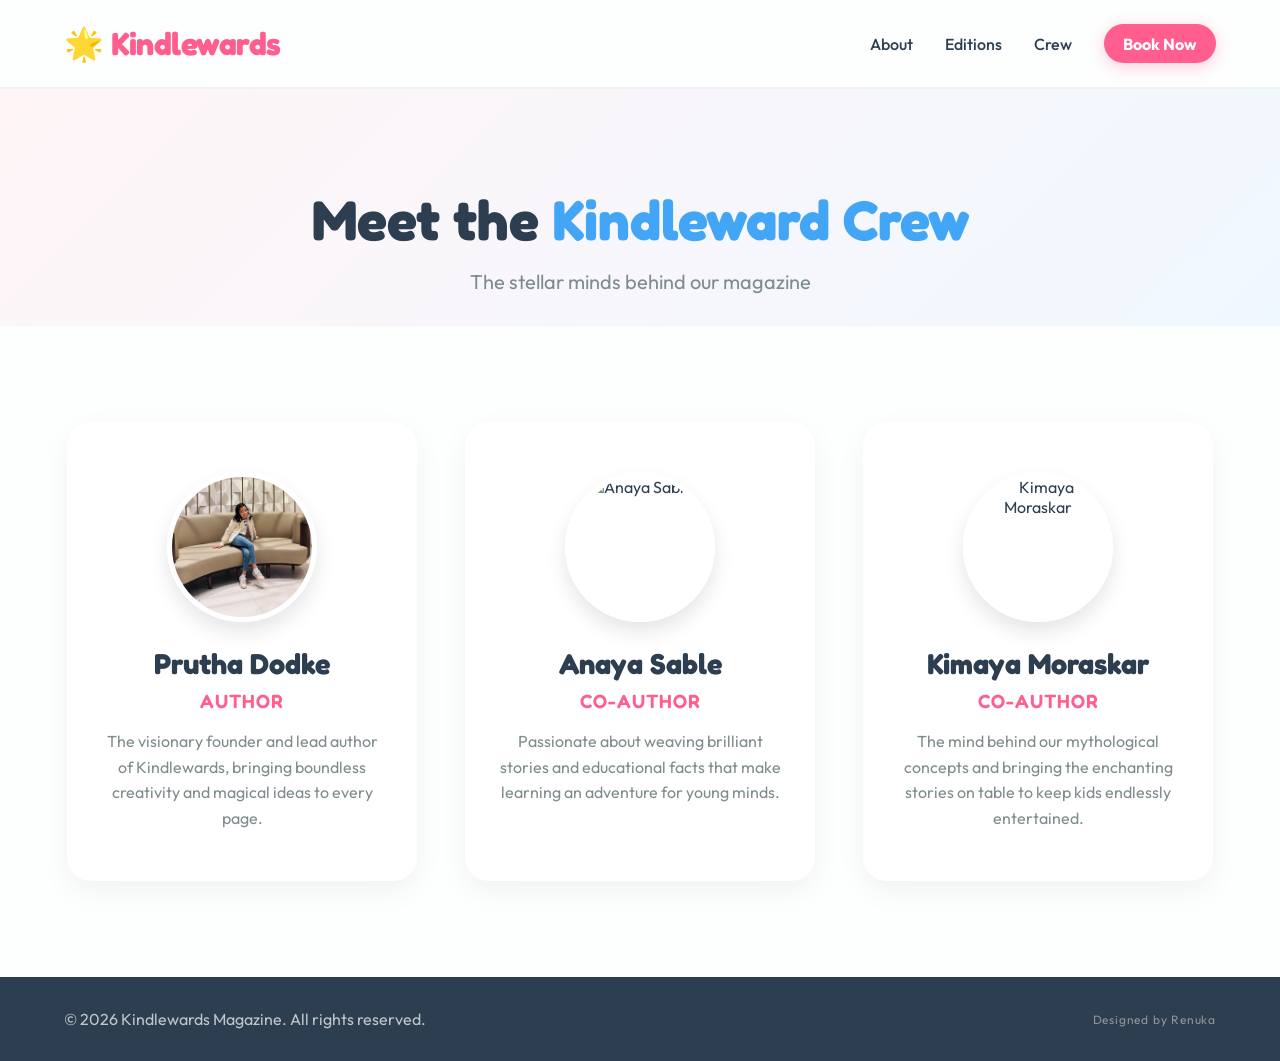
==== crew.html @ 25a426b5 "added crew page and modified images" ====
<!DOCTYPE html>
<html lang="en">

<head>
    <meta charset="UTF-8">
    <meta name="viewport" content="width=device-width, initial-scale=1.0">
    <title>Kindleward Crew | Meet the Team</title>
    <link rel="preconnect" href="https://fonts.googleapis.com">
    <link rel="preconnect" href="https://fonts.gstatic.com" crossorigin>
    <link
        href="https://fonts.googleapis.com/css2?family=Fredoka:wght@400;600;700&family=Outfit:wght@400;500;700&display=swap"
        rel="stylesheet">
    <link rel="stylesheet" href="styles.css">
</head>

<body>
    <nav class="navbar">
        <div class="logo">🌟 Kindlewards</div>
        <ul class="nav-links">
            <li><a href="index.html#about">About</a></li>
            <li><a href="index.html#editions">Editions</a></li>
            <li><a href="crew.html" class="active">Crew</a></li>
            <li><a href="index.html#book-now" class="btn-book">Book Now</a></li>
        </ul>
    </nav>

    <header class="page-header">
        <h1>Meet the <span class="highlight">Kindleward Crew</span></h1>
        <p>The stellar minds behind our magazine</p>
    </header>

    <section class="crew-section">
        <div class="crew-grid">
            <div class="crew-card">
                <div class="crew-image author">
                    <img src="assets/prutha.jpeg" alt="Prutha Dodke">
                </div>
                <h3>Prutha Dodke</h3>
                <p class="role">Author</p>
                <p class="bio">The visionary founder and lead author of Kindlewards, bringing boundless creativity and
                    magical ideas to every page.</p>
            </div>

            <div class="crew-card">
                <div class="crew-image co-author">
                    <img src="https://ui-avatars.com/api/?name=Anaya+Sable&background=42A5F5&color=fff&size=200"
                        alt="Anaya Sable">
                </div>
                <h3>Anaya Sable</h3>
                <p class="role">Co-Author</p>
                <p class="bio">Passionate about weaving brilliant stories and educational facts that make learning an
                    adventure for young minds.</p>
            </div>

            <div class="crew-card">
                <div class="crew-image co-author">
                    <img src="https://ui-avatars.com/api/?name=Kimaya+Moraskar&background=FFCA28&color=fff&size=200"
                        alt="Kimaya Moraskar">
                </div>
                <h3>Kimaya Moraskar</h3>
                <p class="role">Co-Author</p>
                <p class="bio">The mind behind our mythological concepts and bringing the enchanting stories on table to
                    keep kids endlessly entertained.</p>
            </div>
        </div>
    </section>

    <footer>
        <p class="copyright">© 2026 Kindlewards Magazine. All rights reserved.</p>
        <p class="designer-credit">Designed by <a href="#" target="_blank" rel="noopener noreferrer">Renuka</a></p>
    </footer>

    <script src="script.js"></script>
</body>

</html>
---- styles.css ----
:root {
    --primary: #FF5E8E;
    --secondary: #42A5F5;
    --accent: #FFCA28;
    --background: #FDFEFE;
    --text-dark: #2C3E50;
    --text-light: #7F8C8D;
    --font-heading: 'Fredoka', sans-serif;
    --font-body: 'Outfit', sans-serif;
}

* {
    margin: 0;
    padding: 0;
    box-sizing: border-box;
    scroll-behavior: smooth;
}

body {
    font-family: var(--font-body);
    background-color: var(--background);
    color: var(--text-dark);
    overflow-x: hidden;
}

h1, h2, h3, h4, .logo {
    font-family: var(--font-heading);
}

/* Navbar */
.navbar {
    display: flex;
    justify-content: space-between;
    align-items: center;
    padding: 1.5rem 5%;
    background: rgba(253, 254, 254, 0.9);
    backdrop-filter: blur(10px);
    position: sticky;
    top: 0;
    z-index: 1000;
    border-bottom: 2px solid rgba(0,0,0,0.05);
}

.logo {
    font-size: 2rem;
    color: var(--primary);
    font-weight: 700;
    letter-spacing: -0.5px;
}

.nav-links {
    list-style: none;
    display: flex;
    gap: 2rem;
    align-items: center;
}

.nav-links a {
    text-decoration: none;
    color: var(--text-dark);
    font-weight: 500;
    transition: color 0.3s;
}

.nav-links a:hover {
    color: var(--primary);
}

.btn-book {
    background: var(--primary);
    color: white !important;
    padding: 0.6rem 1.2rem;
    border-radius: 20px;
    font-weight: 700 !important;
    box-shadow: 0 4px 15px rgba(255, 94, 142, 0.3);
    transition: transform 0.3s, box-shadow 0.3s !important;
}

.btn-book:hover {
    transform: translateY(-2px);
    box-shadow: 0 6px 20px rgba(255, 94, 142, 0.4);
}

/* Hero Section */
.hero {
    display: flex;
    align-items: center;
    justify-content: space-between;
    padding: 5rem 5%;
    min-height: 85vh;
    background: linear-gradient(135deg, #FFF5F7 0%, #F0F8FF 100%);
    position: relative;
    overflow: hidden;
}

.hero::before {
    content: '';
    position: absolute;
    top: -50px;
    right: -50px;
    width: 200px;
    height: 200px;
    background: var(--accent);
    border-radius: 50%;
    opacity: 0.2;
    z-index: 0;
}

.hero-content {
    max-width: 50%;
    z-index: 1;
}

.hero h1 {
    font-size: 4.5rem;
    line-height: 1.1;
    margin-bottom: 1.5rem;
    color: var(--text-dark);
}

.highlight {
    color: var(--secondary);
    position: relative;
}

.highlight::after {
    content: '';
    position: absolute;
    bottom: 5px;
    left: 0;
    width: 100%;
    height: 12px;
    background: var(--accent);
    opacity: 0.4;
    z-index: -1;
    border-radius: 6px;
    transform: skewX(-15deg);
}

.hero p {
    font-size: 1.25rem;
    color: var(--text-light);
    margin-bottom: 2.5rem;
    line-height: 1.6;
}

.btn-primary {
    display: inline-block;
    background: var(--secondary);
    color: white;
    padding: 1rem 2.5rem;
    font-size: 1.25rem;
    font-family: var(--font-heading);
    text-decoration: none;
    border-radius: 30px;
    box-shadow: 0 8px 25px rgba(66, 165, 245, 0.4);
    transition: all 0.3s ease;
}

.btn-primary:hover {
    transform: translateY(-4px) scale(1.02);
    box-shadow: 0 12px 30px rgba(66, 165, 245, 0.5);
    background: #3992DD;
}

.hero-image-container {
    width: 45%;
    z-index: 1;
    display: flex;
    justify-content: center;
    position: relative;
}

.hero-img {
    width: 100%;
    max-width: 500px;
    border-radius: 50% 50% 50% 40% / 40% 50% 50% 50%;
    box-shadow: 0 20px 40px rgba(0,0,0,0.1);
    animation: blobify 8s ease-in-out infinite alternate;
}

@keyframes blobify {
    0% { border-radius: 50% 50% 50% 40% / 40% 50% 50% 50%; }
    50% { border-radius: 40% 60% 40% 60% / 50% 40% 60% 50%; }
    100% { border-radius: 60% 40% 60% 40% / 60% 50% 40% 50%; }
}

/* Sections Common */
section {
    padding: 6rem 5%;
}

section h2 {
    text-align: center;
    font-size: 3rem;
    margin-bottom: 4rem;
    color: var(--primary);
}

/* About / Features */
.features {
    display: flex;
    justify-content: space-between;
    gap: 2rem;
}

.feature-card {
    background: #fff;
    padding: 3rem 2rem;
    border-radius: 24px;
    text-align: center;
    box-shadow: 0 10px 30px rgba(0,0,0,0.05);
    flex: 1;
    transition: transform 0.4s ease, box-shadow 0.4s ease;
    border: 2px solid transparent;
}

.feature-card:hover {
    transform: translateY(-10px);
    box-shadow: 0 15px 40px rgba(0,0,0,0.1);
    border-color: var(--accent);
}

.feature-card h3 {
    font-size: 1.5rem;
    margin-bottom: 1rem;
    color: var(--secondary);
}

.feature-card p {
    color: var(--text-light);
    line-height: 1.5;
}

/* Editions */
.editions {
    background: #FAFAFA;
}

.editions-grid {
    display: grid;
    grid-template-columns: repeat(auto-fit, minmax(300px, 1fr));
    gap: 3rem;
    max-width: 1200px;
    margin: 0 auto;
}

.edition-card {
    background: #fff;
    border-radius: 20px;
    overflow: hidden;
    box-shadow: 0 10px 30px rgba(0,0,0,0.08);
    transition: all 0.4s ease;
    cursor: pointer;
}

.edition-card img {
    width: 100%;
    height: 380px;
    object-fit: cover;
    transition: transform 0.5s ease, filter 0.5s ease;
    filter: grayscale(100%);
}

.edition-card:hover {
    transform: translateY(-10px);
}

.edition-card:hover img {
    transform: scale(1.05);
    filter: grayscale(0%);
}

.card-info {
    padding: 1.5rem;
    text-align: center;
}

.card-info h4 {
    font-size: 1.4rem;
    margin-bottom: 0.5rem;
    color: var(--text-dark);
}

.card-info p {
    color: var(--text-light);
    font-family: var(--font-heading);
    font-weight: 500;
}

/* Booking Section */
.booking {
    display: flex;
    justify-content: center;
    background: linear-gradient(to bottom, #fff, #FFF5F7);
}

.booking-container {
    background: #fff;
    padding: 4rem 3rem;
    border-radius: 30px;
    box-shadow: 0 20px 60px rgba(255, 94, 142, 0.15);
    width: 100%;
    max-width: 800px;
}

.booking-container h2 {
    margin-bottom: 2rem;
    font-size: 2.5rem;
}

.form-group {
    margin-bottom: 1.5rem;
}

.form-group.row {
    display: flex;
    gap: 1.5rem;
}

.form-group.row .col {
    flex: 1;
}

label {
    display: block;
    font-weight: 600;
    margin-bottom: 0.5rem;
    color: var(--text-dark);
}

input, select, textarea {
    width: 100%;
    padding: 1rem;
    border: 2px solid #E0E0E0;
    border-radius: 12px;
    font-family: var(--font-body);
    font-size: 1rem;
    color: var(--text-dark);
    transition: all 0.3s ease;
    background: #FAFAFA;
}

input:focus, select:focus, textarea:focus {
    outline: none;
    border-color: var(--secondary);
    background: #fff;
    box-shadow: 0 0 0 4px rgba(66, 165, 245, 0.1);
}

.btn-submit {
    width: 100%;
    background: var(--primary);
    color: white;
    border: none;
    padding: 1.2rem;
    font-size: 1.5rem;
    font-family: var(--font-heading);
    border-radius: 15px;
    cursor: pointer;
    transition: all 0.3s ease;
    box-shadow: 0 8px 20px rgba(255, 94, 142, 0.3);
    margin-top: 1rem;
}

.btn-submit:hover {
    background: #E84D7A;
    transform: translateY(-2px);
    box-shadow: 0 12px 25px rgba(255, 94, 142, 0.4);
}

.success-message {
    text-align: center;
    padding: 2rem;
    background: #E8F5E9;
    border-radius: 15px;
    border: 2px solid #81C784;
    color: #2E7D32;
    animation: fadeIn 0.5s ease;
}

/* Footer */
footer {
    display: flex;
    justify-content: space-between;
    align-items: center;
    padding: 2rem 5%;
    background: var(--text-dark);
    color: rgba(255,255,255,0.7);
    flex-wrap: wrap;
    gap: 1rem;
}

.designer-credit {
    font-family: 'Outfit', system-ui, sans-serif;
    font-size: 12px;
    color: #aaaaaa;
    font-weight: 400;
    letter-spacing: 0.8px;
    opacity: 0.8;
}

.designer-credit a {
    color: inherit;
    text-decoration: none;
    transition: color 0.3s ease, opacity 0.3s ease;
}

.designer-credit a:hover {
    color: #ffffff;
    opacity: 1;
}

/* Animations */
.hidden {
    opacity: 0;
    transform: translateY(30px);
    transition: all 0.8s ease-out;
}

.show {
    opacity: 1;
    transform: translateY(0);
}

@keyframes fadeIn {
    from { opacity: 0; transform: translateY(-10px); }
    to { opacity: 1; transform: translateY(0); }
}

/* Page Header (Crew Page) */
.page-header {
    text-align: center;
    padding: 6rem 5% 2rem;
    background: linear-gradient(135deg, #FFF5F7 0%, #F0F8FF 100%);
}

.page-header h1 {
    font-size: 3.5rem;
    color: var(--text-dark);
    margin-bottom: 1rem;
}

.page-header p {
    font-size: 1.25rem;
    color: var(--text-light);
}

/* Crew Section */
.crew-section {
    background: var(--background);
}

.crew-grid {
    display: flex;
    flex-wrap: wrap;
    justify-content: center;
    gap: 3rem;
    max-width: 1200px;
    margin: 0 auto;
}

.crew-card {
    background: #fff;
    border-radius: 24px;
    padding: 3rem 2rem;
    text-align: center;
    box-shadow: 0 10px 30px rgba(0,0,0,0.05);
    flex: 1;
    min-width: 250px;
    max-width: 350px;
    transition: transform 0.4s ease, box-shadow 0.4s ease;
    border: 2px solid transparent;
}

.crew-card:hover {
    transform: translateY(-10px);
    box-shadow: 0 15px 40px rgba(0,0,0,0.1);
    border-color: var(--accent);
}

.crew-image {
    width: 150px;
    height: 150px;
    border-radius: 50%;
    margin: 0 auto 1.5rem;
    overflow: hidden;
    position: relative;
    box-shadow: 0 10px 20px rgba(0,0,0,0.1);
    border: 5px solid white;
}

.crew-image img {
    width: 100%;
    height: 100%;
    object-fit: cover;
}

.crew-card h3 {
    font-size: 1.8rem;
    margin-bottom: 0.5rem;
    color: var(--text-dark);
}

.crew-card .role {
    font-family: var(--font-heading);
    font-weight: 600;
    color: var(--primary);
    font-size: 1.2rem;
    margin-bottom: 1rem;
    text-transform: uppercase;
    letter-spacing: 1px;
}

.crew-card .bio {
    color: var(--text-light);
    line-height: 1.6;
}

/* Media Queries */
@media (max-width: 900px) {
    .navbar {
        flex-direction: column;
        gap: 1rem;
    }
    
    .hero {
        flex-direction: column;
        text-align: center;
        padding-top: 3rem;
    }
    
    .hero-content {
        max-width: 100%;
        margin-bottom: 3rem;
    }
    
    .hero h1 {
        font-size: 3rem;
    }
    
    .hero-image-container {
        width: 80%;
    }
    
    .features {
        flex-direction: column;
    }
    
    .form-group.row {
        flex-direction: column;
    }
    
    footer {
        flex-direction: column;
        justify-content: center;
        text-align: center;
        gap: 1.5rem;
    }
}
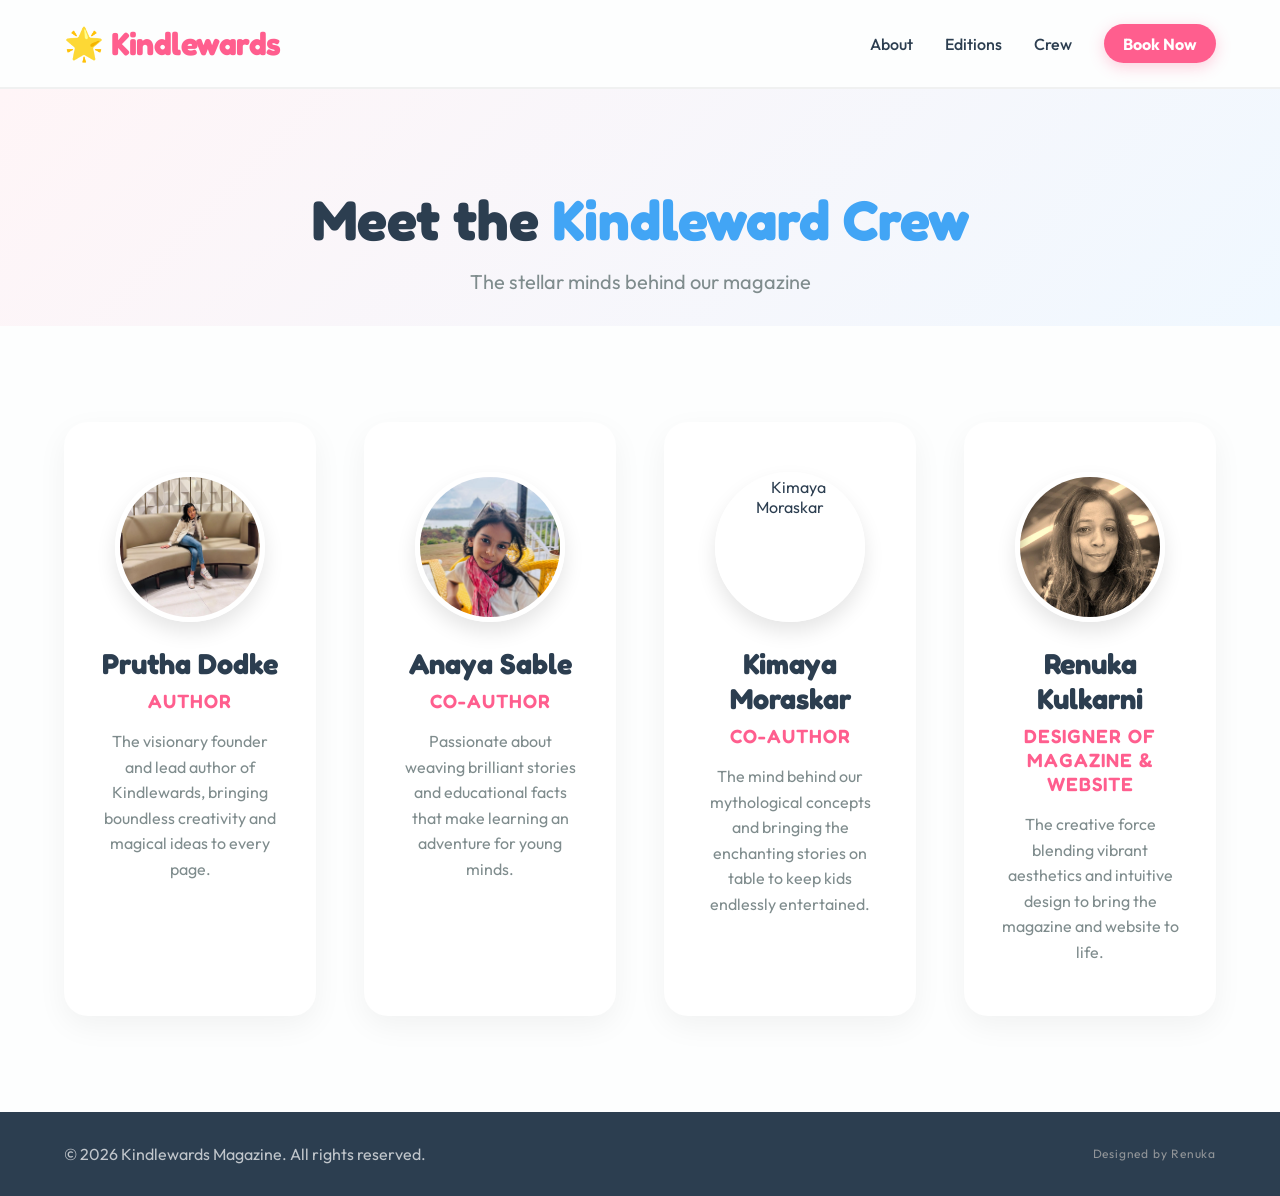
==== commit d493f336: "added designer credit" ====
--- a/crew.html
+++ b/crew.html
@@ -43,8 +43,7 @@
 
             <div class="crew-card">
                 <div class="crew-image co-author">
-                    <img src="https://ui-avatars.com/api/?name=Anaya+Sable&background=42A5F5&color=fff&size=200"
-                        alt="Anaya Sable">
+                    <img src="assets/anaya.jpeg" alt="Anaya Sable">
                 </div>
                 <h3>Anaya Sable</h3>
                 <p class="role">Co-Author</p>
@@ -62,6 +61,16 @@
                 <p class="bio">The mind behind our mythological concepts and bringing the enchanting stories on table to
                     keep kids endlessly entertained.</p>
             </div>
+
+            <div class="crew-card">
+                <div class="crew-image designer">
+                    <img src="assets/renuka.jpeg" alt="Renuka Kulkarni">
+                </div>
+                <h3>Renuka Kulkarni</h3>
+                <p class="role">Designer of Magazine & Website</p>
+                <p class="bio">The creative force blending vibrant aesthetics and intuitive design to bring the magazine
+                    and website to life.</p>
+            </div>
         </div>
     </section>
 
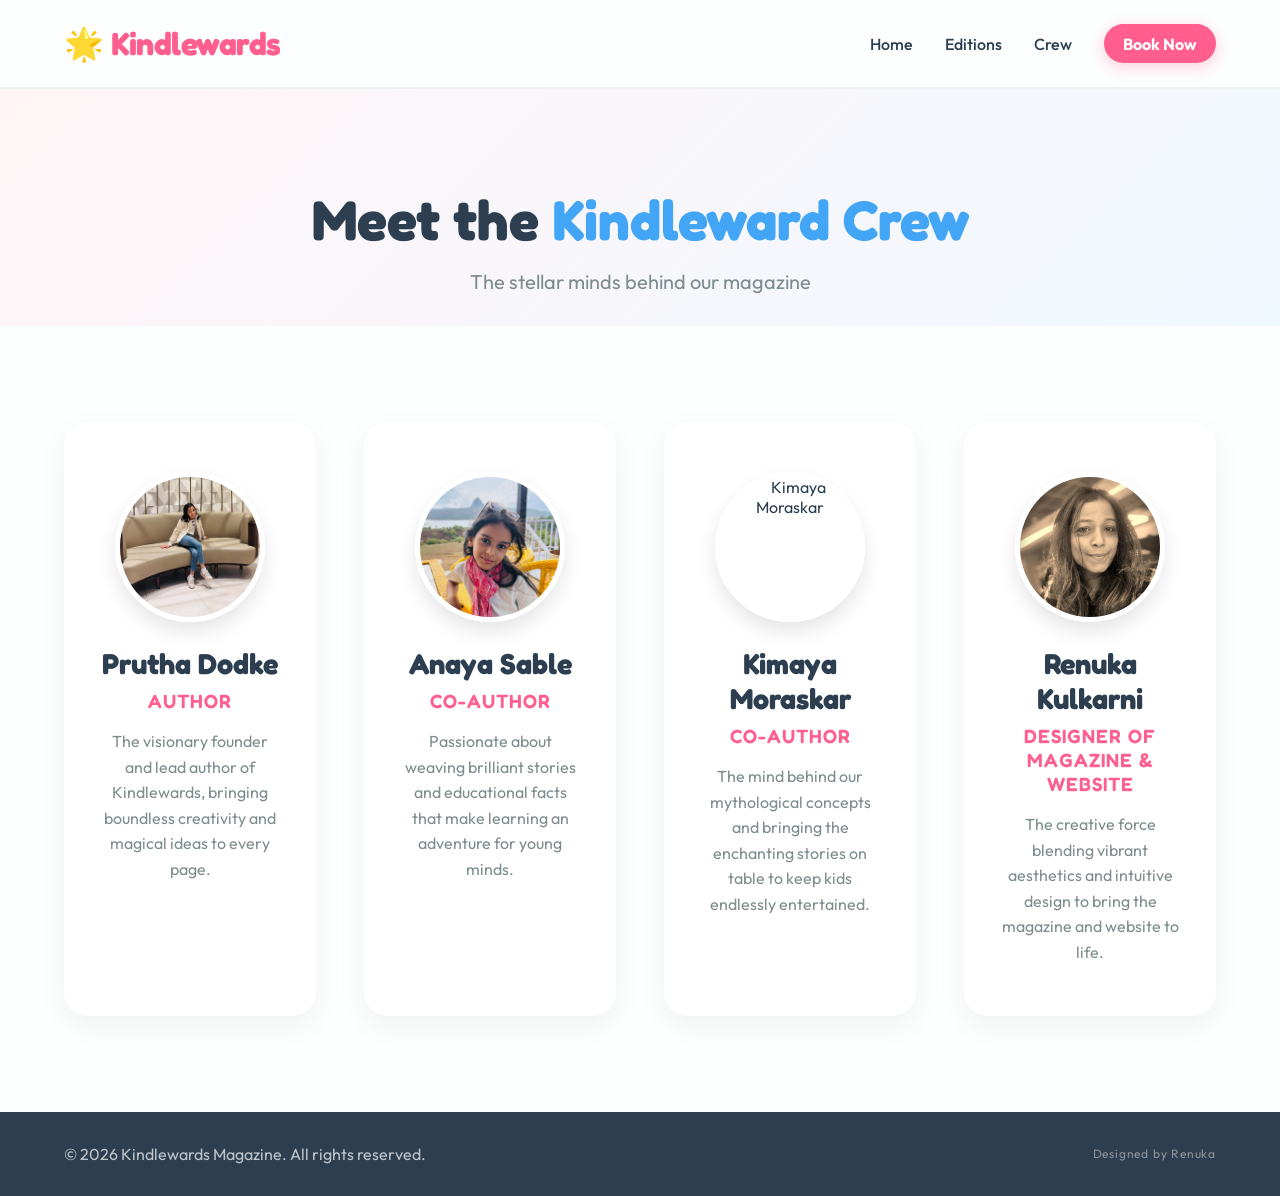
==== commit d2d06cac: "changed About to Home" ====
--- a/crew.html
+++ b/crew.html
@@ -17,7 +17,7 @@
     <nav class="navbar">
         <div class="logo">🌟 Kindlewards</div>
         <ul class="nav-links">
-            <li><a href="index.html#about">About</a></li>
+            <li><a href="index.html">Home</a></li>
             <li><a href="index.html#editions">Editions</a></li>
             <li><a href="crew.html" class="active">Crew</a></li>
             <li><a href="index.html#book-now" class="btn-book">Book Now</a></li>
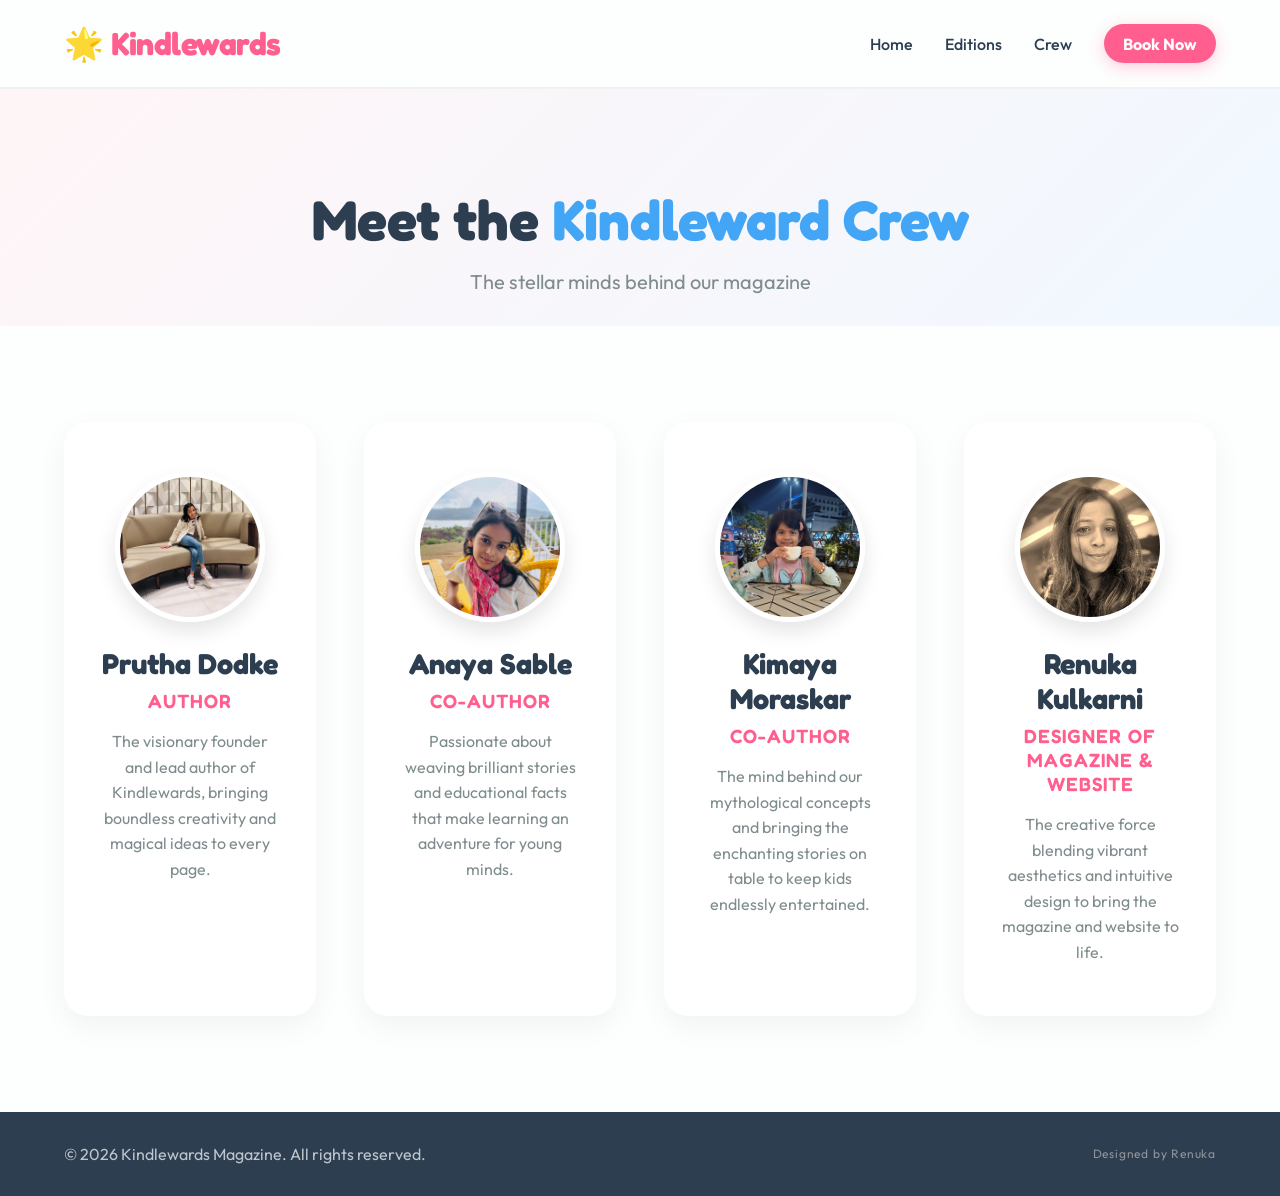
==== commit b4b08215: "kimaya image added" ====
--- a/crew.html
+++ b/crew.html
@@ -53,8 +53,7 @@
 
             <div class="crew-card">
                 <div class="crew-image co-author">
-                    <img src="https://ui-avatars.com/api/?name=Kimaya+Moraskar&background=FFCA28&color=fff&size=200"
-                        alt="Kimaya Moraskar">
+                    <img src="assets/kimaya.jpeg" alt="Kimaya Moraskar">
                 </div>
                 <h3>Kimaya Moraskar</h3>
                 <p class="role">Co-Author</p>
